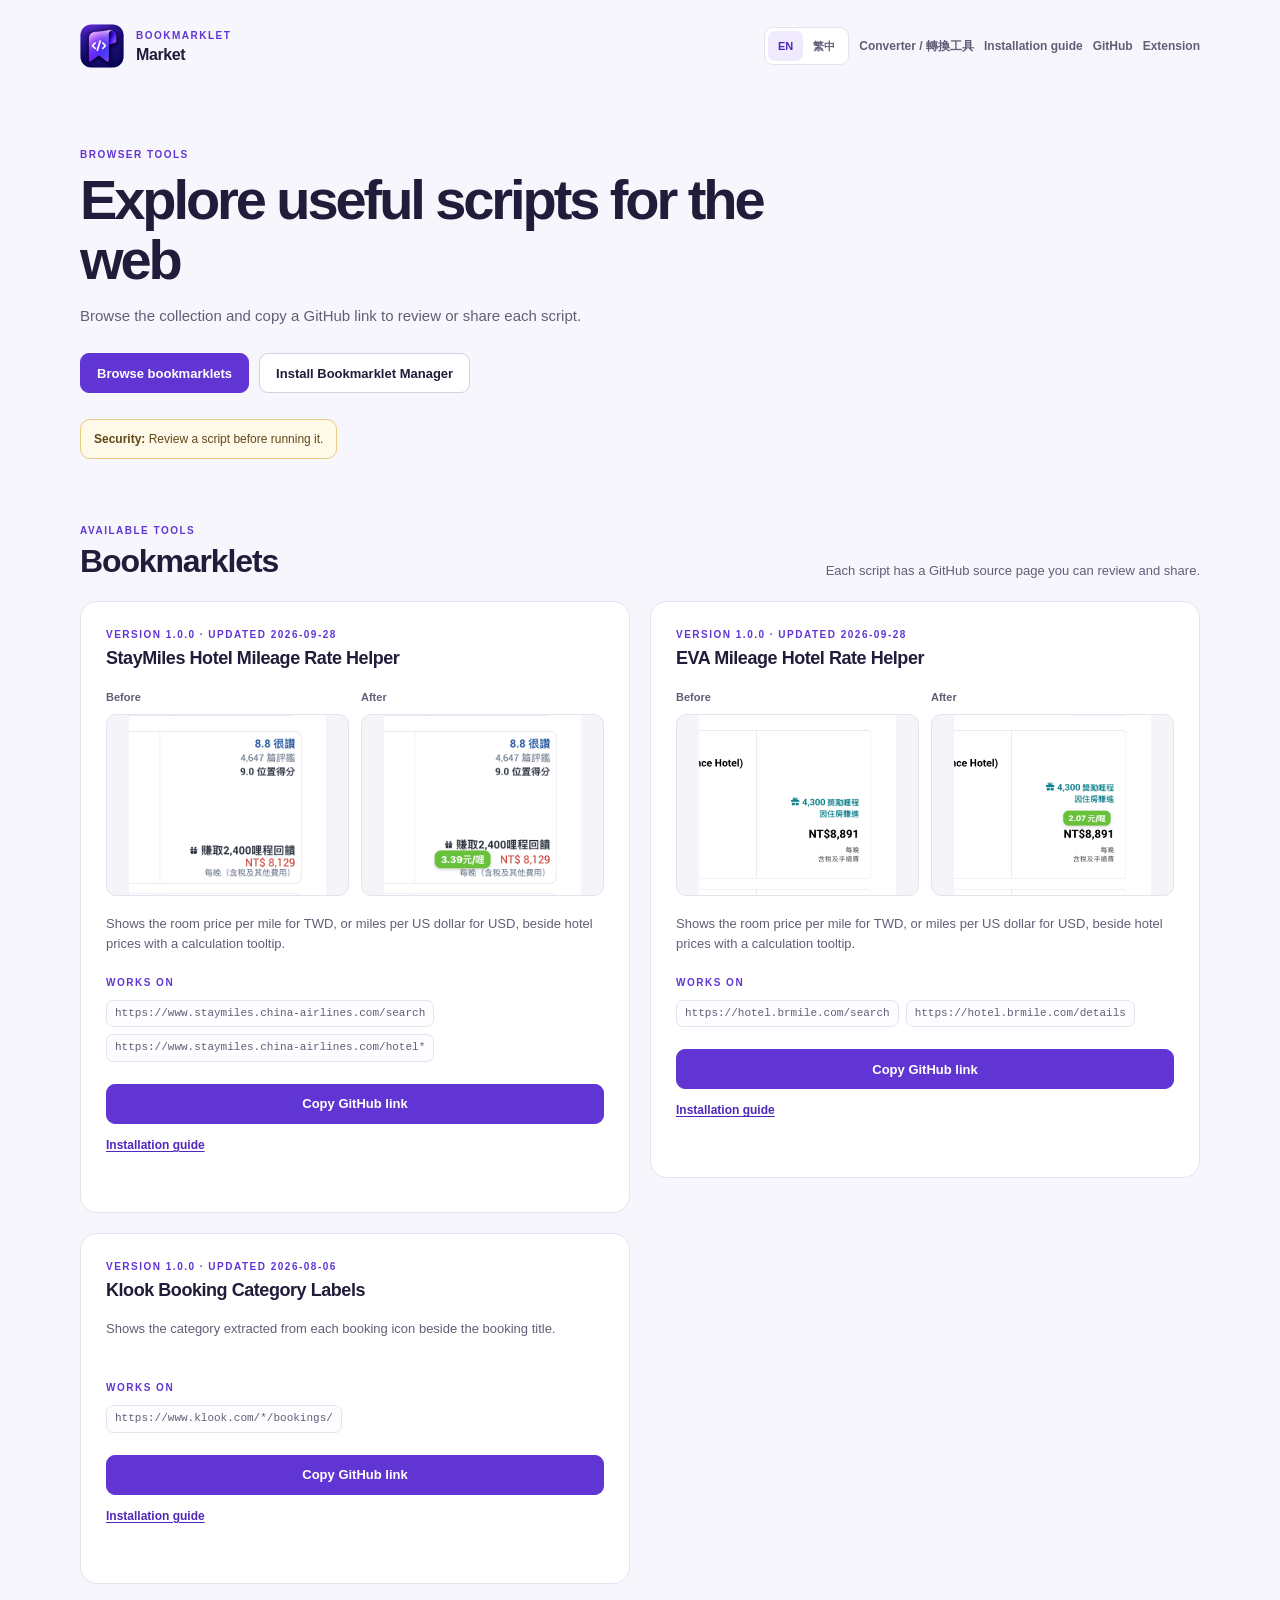
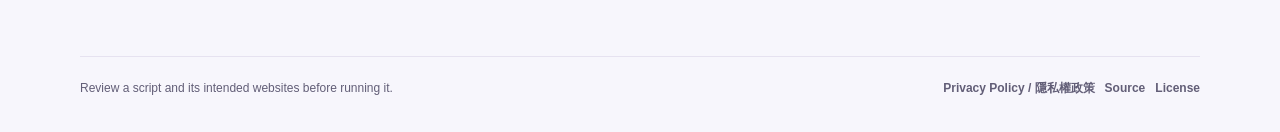
==== index.html @ ce9a62b8 "Add English five-step installation guide and release wording" ====
<!doctype html>
<html lang="en">
<head>
  <meta charset="utf-8">
  <meta name="viewport" content="width=device-width, initial-scale=1">
  <meta name="description" content="Browse useful bookmarklets and copy their GitHub source links.">
  <title>Bookmarklet Market</title>
  <link rel="stylesheet" href="assets/install.css">
  <script type="module" src="assets/install.js?v=guide-en-1"></script>
</head>
<body>
  <header class="site-header">
    <a class="brand" href="./" aria-label="Bookmarklet Market home">
      <img src="assets/launcher-icon.png" width="44" height="44" alt="">
      <span class="brand-copy"><span class="brand-eyebrow">BOOKMARKLET</span><span class="brand-name">Market</span></span>
    </a>

    <nav class="header-actions" aria-label="Site navigation">
      <div class="language-switch" role="group" aria-label="Language">
        <button type="button" class="language-button" data-language="en" aria-pressed="true">EN</button>
        <button type="button" class="language-button" data-language="zh-TW" aria-pressed="false">繁中</button>
      </div>
      <a href="converter/">Converter / 轉換工具</a>
      <a href="install.en.html" data-i18n="installGuide">Installation guide</a>
      <a href="https://github.com/tony92151/bookmarklet-script-manager-market" target="_blank" rel="noopener noreferrer" data-i18n="github">GitHub</a>
      <a href="https://chromewebstore.google.com/detail/bookmarklet-script-manage/eodhedafaheiadegenafmjlkmifojemp" target="_blank" rel="noopener noreferrer" data-i18n="extension">Extension</a>
    </nav>
  </header>

  <main>
    <section class="hero" aria-labelledby="page-title">
      <p class="eyebrow" data-i18n="eyebrow">Browser tools</p>
      <h1 id="page-title" data-i18n="heroTitle">Explore useful scripts for the web</h1>
      <p class="hero-copy" data-i18n="heroDescription">
        Browse the collection and copy a GitHub link to review or share each script.
      </p>
      <div class="hero-actions">
        <a class="primary-link" href="#bookmarklets" data-i18n="browse">Browse bookmarklets</a>
        <a class="secondary-link" href="https://chromewebstore.google.com/detail/bookmarklet-script-manage/eodhedafaheiadegenafmjlkmifojemp" target="_blank" rel="noopener noreferrer" data-i18n="installExtension">Install Bookmarklet Manager</a>
      </div>
      <p class="security-note" role="note">
        <strong data-i18n="securityTitle">Security:</strong>
        <span data-i18n="securityText">Review a script before running it.</span>
      </p>
    </section>

    <section id="bookmarklets" class="catalog-section" aria-labelledby="catalog-title">
      <div class="section-heading">
        <div>
          <p class="eyebrow" data-i18n="catalogEyebrow">Available tools</p>
          <h2 id="catalog-title" data-i18n="catalogTitle">Bookmarklets</h2>
        </div>
        <p data-i18n="catalogDescription">Each script has a GitHub source page you can review and share.</p>
      </div>

      <div id="catalog-status" class="page-status" aria-live="polite"></div>
      <div id="bookmarklet-list" class="bookmarklet-grid" aria-live="polite" aria-busy="true"></div>
    </section>
  </main>

  <footer class="site-footer">
    <p data-i18n="footerText">Review a script and its intended websites before running it.</p>
    <div class="footer-links">
      <a href="privacy.html">Privacy Policy / 隱私權政策</a>
      <a href="https://github.com/tony92151/bookmarklet-script-manager-market" target="_blank" rel="noopener noreferrer" data-i18n="source">Source</a>
      <a href="https://github.com/tony92151/bookmarklet-launcher/blob/main/LICENSE" target="_blank" rel="noopener noreferrer" data-i18n="license">License</a>
    </div>
  </footer>

  <dialog id="copy-dialog" class="copy-dialog" aria-labelledby="copy-dialog-title">
    <form method="dialog">
      <div class="dialog-heading">
        <h2 id="copy-dialog-title" data-i18n="manualCopyTitle">Copy GitHub link</h2>
        <button class="icon-button" value="cancel" aria-label="Close">×</button>
      </div>
      <p data-i18n="manualCopyDescription">Copy the GitHub link below.</p>
      <textarea id="copy-textarea" readonly rows="3"></textarea>
      <div class="dialog-actions">
        <button type="button" id="select-code-button" class="secondary-button" data-i18n="selectAll">Select all</button>
        <button value="cancel" class="primary-button" data-i18n="close">Close</button>
      </div>
    </form>
  </dialog>

  <template id="bookmarklet-card-template">
    <article class="bookmarklet-card">
      <div class="card-heading">
        <div>
          <p class="card-kicker" data-role="version"></p>
          <h3 data-role="name"></h3>
        </div>
      </div>
      <div class="screenshot-comparison" data-role="screenshots" hidden></div>
      <p class="card-description" data-role="description"></p>
      <div class="works-on">
        <span class="meta-label" data-i18n-dynamic="worksOn">Works on</span>
        <div class="pattern-list" data-role="matches"></div>
      </div>
      <button type="button" class="primary-button card-copy-button" data-role="copy-github-link">Copy GitHub link</button>
      <a class="card-help-link" href="install.en.html" data-i18n="installGuide">Installation guide</a>
      <p class="card-message" data-role="message" aria-live="polite"></p>
    </article>
  </template>
</body>
</html>
---- assets/install.css ----
:root {
  color-scheme: light;
  --bg: #f7f6fc;
  --surface: #fff;
  --surface-soft: #f0eaff;
  --text: #211c3a;
  --muted: #625e77;
  --border: #e6e2f0;
  --primary: #6135d3;
  --primary-dark: #4f27ba;
  --success: #176b49;
  --danger: #a72d4b;
}

* { box-sizing: border-box; }
html { scroll-behavior: smooth; }
body {
  min-width: 320px;
  margin: 0;
  background: var(--bg);
  color: var(--text);
  font: 14px/1.5 -apple-system, BlinkMacSystemFont, "Segoe UI", sans-serif;
}
a { color: inherit; }
button, textarea { font: inherit; }
button, a { -webkit-tap-highlight-color: transparent; }
button { cursor: pointer; }
button:focus-visible, a:focus-visible, textarea:focus-visible {
  outline: 3px solid #a88cf5;
  outline-offset: 2px;
}

.site-header, main, .site-footer {
  width: min(1120px, calc(100% - 48px));
  margin-inline: auto;
}
.site-header {
  display: flex;
  align-items: center;
  justify-content: space-between;
  gap: 24px;
  padding: 24px 0;
}
.brand {
  display: inline-flex;
  align-items: center;
  gap: 12px;
  min-width: 0;
  color: var(--text);
  text-decoration: none;
}
.brand img { flex: none; width: 44px; height: 44px; border-radius: 12px; }
.brand-copy { display: grid; gap: 2px; min-width: 0; }
.brand-name { font-size: 16px; font-weight: 750; letter-spacing: -.025em; line-height: 1.2; }
.brand-eyebrow, .eyebrow, .card-kicker, .meta-label {
  margin: 0;
  color: var(--primary);
  font-size: 10px;
  font-weight: 800;
  letter-spacing: .15em;
  text-transform: uppercase;
}
.header-actions, .footer-links, .hero-actions, .dialog-actions {
  display: flex;
  align-items: center;
  flex-wrap: wrap;
  gap: 10px;
}
.header-actions > a, .footer-links a {
  color: var(--muted);
  font-size: 12px;
  font-weight: 700;
  text-decoration: none;
  transition: color .18s ease;
}
.header-actions > a:hover, .footer-links a:hover { color: var(--primary); }
.language-switch {
  display: inline-flex;
  padding: 3px;
  border: 1px solid var(--border);
  border-radius: 9px;
  background: var(--surface);
}
.language-button {
  min-height: 30px;
  padding: 5px 10px;
  border: 0;
  border-radius: 7px;
  background: transparent;
  color: var(--muted);
  font-size: 11px;
  font-weight: 750;
  transition: background .18s ease, color .18s ease;
}
.language-button:hover { background: var(--surface-soft); color: var(--primary-dark); }
.language-button[aria-pressed="true"] { background: var(--surface-soft); color: var(--primary-dark); }

.hero { max-width: 760px; padding: 55px 0 64px; }
.hero h1 {
  max-width: 740px;
  margin: 8px 0 14px;
  font-size: clamp(34px, 5vw, 56px);
  line-height: 1.08;
  letter-spacing: -.055em;
}
.hero-copy { max-width: 620px; margin: 0; color: var(--muted); font-size: 15px; }
.hero-actions { margin-top: 26px; }
.primary-link, .secondary-link, .primary-button, .secondary-button {
  display: inline-flex;
  min-height: 40px;
  align-items: center;
  justify-content: center;
  padding: 9px 16px;
  border-radius: 9px;
  font-size: 13px;
  font-weight: 750;
  text-decoration: none;
  transition: background .18s ease, border-color .18s ease, color .18s ease;
}
.primary-link, .primary-button {
  border: 1px solid var(--primary);
  background: var(--primary);
  color: #fff;
}
.primary-link:hover, .primary-button:hover {
  background: var(--primary-dark);
  border-color: var(--primary-dark);
}
.secondary-link, .secondary-button {
  border: 1px solid #d5d0e2;
  background: var(--surface);
  color: var(--text);
}
.secondary-link:hover, .secondary-button:hover:not(:disabled) {
  border-color: #ba9df4;
  background: var(--surface-soft);
}
.secondary-button:disabled { cursor: not-allowed; opacity: .52; }
.security-note {
  width: fit-content;
  max-width: 100%;
  margin: 26px 0 0;
  padding: 10px 13px;
  border: 1px solid #e9cc82;
  border-radius: 10px;
  background: #fff9e9;
  color: #604818;
  font-size: 12px;
}

.catalog-section { padding: 0 0 72px; }
.section-heading {
  display: flex;
  align-items: end;
  justify-content: space-between;
  gap: 24px;
  margin-bottom: 20px;
}
.section-heading h2 {
  margin: 4px 0 0;
  font-size: clamp(24px, 3vw, 32px);
  line-height: 1.2;
  letter-spacing: -.035em;
}
.section-heading > p { max-width: 380px; margin: 0; color: var(--muted); font-size: 13px; }
.page-status { margin-bottom: 16px; color: var(--muted); }
.bookmarklet-grid { display: grid; grid-template-columns: repeat(2, minmax(0, 1fr)); align-items: start; gap: 20px; }
.bookmarklet-card {
  min-width: 0;
  padding: 25px;
  border: 1px solid var(--border);
  border-radius: 17px;
  background: var(--surface);
}
.card-heading { display: flex; align-items: start; justify-content: space-between; gap: 16px; }
.card-heading h3 { margin: 5px 0 0; font-size: 18px; line-height: 1.25; letter-spacing: -.025em; }
.screenshot-comparison { display: grid; grid-template-columns: repeat(2, minmax(0, 1fr)); gap: 12px; margin-top: 20px; }
.screenshot-comparison[hidden] { display: none; }
.screenshot-item { min-width: 0; margin: 0; }
.screenshot-item figcaption { margin-bottom: 8px; color: var(--muted); font-size: 11px; font-weight: 750; }
.screenshot-item a {
  display: block;
  overflow: hidden;
  aspect-ratio: 4 / 3;
  border: 1px solid var(--border);
  border-radius: 10px;
  background: #f5f4f9;
  transition: border-color .18s ease, box-shadow .18s ease;
}
.screenshot-item a:hover { border-color: #ba9df4; box-shadow: 0 4px 15px rgba(33, 28, 58, .1); }
.screenshot-item img { display: block; width: 100%; height: 100%; object-fit: contain; }
.card-description, .card-message { color: var(--muted); }
.card-description { min-height: 3em; margin: 18px 0; font-size: 13px; }
.works-on { margin: 18px 0; }
.pattern-list { display: flex; flex-wrap: wrap; gap: 7px; margin-top: 8px; }
.pattern {
  max-width: 100%;
  overflow-wrap: anywhere;
  padding: 5px 8px;
  border: 1px solid var(--border);
  border-radius: 7px;
  background: #fdfcff;
  color: var(--muted);
  font: 11px/1.4 ui-monospace, SFMono-Regular, Menlo, Consolas, monospace;
}
.card-copy-button { width: 100%; margin-top: 4px; }
.card-help-link { display: inline-block; margin-top: 12px; color: var(--primary-dark); font-size: 12px; font-weight: 750; text-decoration: underline; text-underline-offset: 2px; }
.card-help-link:hover { color: var(--primary); }
.card-message { min-height: 1.5em; margin: 14px 0 0; font-size: 12px; }
.card-message.is-success { color: var(--success); }
.card-message.is-error { color: var(--danger); }
.retry-button { margin-top: 10px; }
.site-footer {
  display: flex;
  justify-content: space-between;
  gap: 24px;
  padding: 22px 0 35px;
  border-top: 1px solid var(--border);
  color: var(--muted);
  font-size: 12px;
}
.site-footer p { margin: 0; }
.copy-dialog {
  width: min(700px, calc(100% - 28px));
  padding: 0;
  border: 1px solid var(--border);
  border-radius: 17px;
  box-shadow: 0 25px 70px rgba(33, 28, 58, .2);
  color: var(--text);
}
.copy-dialog::backdrop { background: rgba(33, 28, 58, .6); }
.copy-dialog form { padding: 24px; }
.dialog-heading { display: flex; align-items: start; justify-content: space-between; gap: 16px; }
.dialog-heading h2 { margin: 0; font-size: 20px; letter-spacing: -.025em; }
.icon-button {
  width: 36px;
  height: 36px;
  border: 1px solid var(--border);
  border-radius: 8px;
  background: var(--surface);
  color: var(--text);
  font-size: 22px;
}
.icon-button:hover { background: var(--surface-soft); }
.copy-dialog textarea {
  width: 100%;
  max-width: 100%;
  margin: 14px 0;
  padding: 12px;
  resize: vertical;
  border: 1px solid #d5d0e2;
  border-radius: 9px;
  background: #fdfcff;
  color: var(--text);
  font: 12px/1.5 ui-monospace, SFMono-Regular, Menlo, Consolas, monospace;
}
.dialog-actions { justify-content: flex-end; }
@media (max-width: 800px) {
  .bookmarklet-grid { grid-template-columns: 1fr; }
}
@media (max-width: 760px) {
  .site-header, .section-heading, .site-footer { align-items: flex-start; flex-direction: column; }
  .header-actions { width: 100%; }
  .hero { padding: 42px 0 54px; }
}
@media (max-width: 560px) {
  .site-header, main, .site-footer { width: min(100% - 28px, 1120px); }
  .site-header { padding-top: 20px; }
  .hero h1 { font-size: clamp(32px, 10vw, 43px); }
  .hero-actions > a { width: 100%; }
  .bookmarklet-card { padding: 19px; }
  .card-heading { flex-direction: column; }
  .screenshot-comparison { grid-template-columns: 1fr; }
}
@media (prefers-reduced-motion: reduce) {
  *, *::before, *::after { animation-duration: .01ms !important; transition-duration: .01ms !important; scroll-behavior: auto !important; }
}
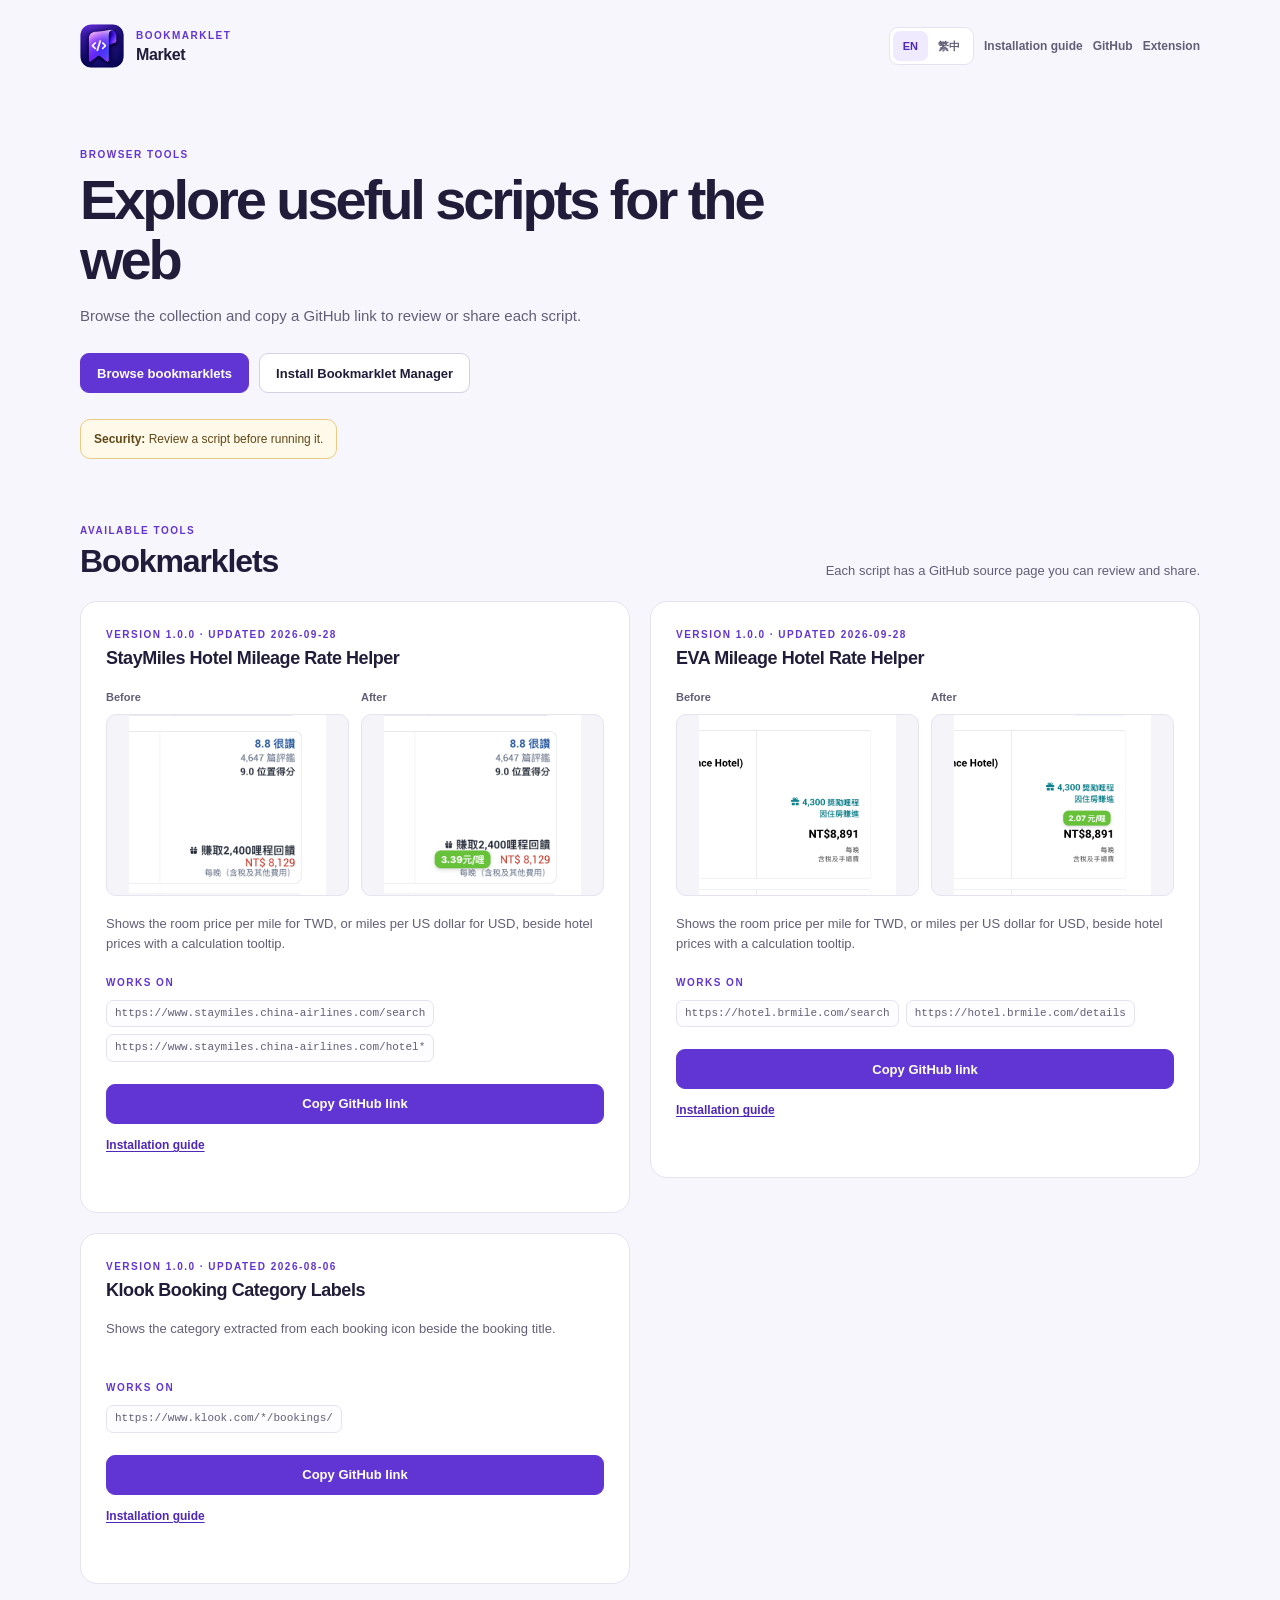
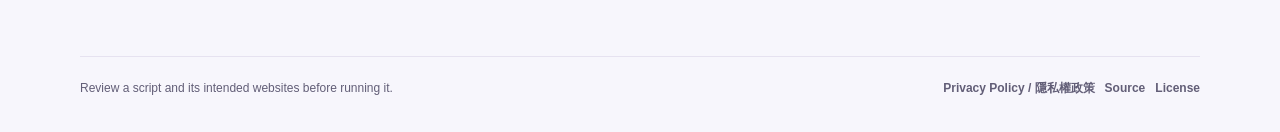
==== commit 1a90a7cd: "Unify site navigation and remove converter entry" ====
--- a/index.html
+++ b/index.html
@@ -5,6 +5,7 @@
   <meta name="viewport" content="width=device-width, initial-scale=1">
   <meta name="description" content="Browse useful bookmarklets and copy their GitHub source links.">
   <title>Bookmarklet Market</title>
+  <link rel="stylesheet" href="assets/site.css">
   <link rel="stylesheet" href="assets/install.css">
   <script type="module" src="assets/install.js?v=guide-en-1"></script>
 </head>
@@ -20,7 +21,6 @@
         <button type="button" class="language-button" data-language="en" aria-pressed="true">EN</button>
         <button type="button" class="language-button" data-language="zh-TW" aria-pressed="false">繁中</button>
       </div>
-      <a href="converter/">Converter / 轉換工具</a>
       <a href="install.en.html" data-i18n="installGuide">Installation guide</a>
       <a href="https://github.com/tony92151/bookmarklet-script-manager-market" target="_blank" rel="noopener noreferrer" data-i18n="github">GitHub</a>
       <a href="https://chromewebstore.google.com/detail/bookmarklet-script-manage/eodhedafaheiadegenafmjlkmifojemp" target="_blank" rel="noopener noreferrer" data-i18n="extension">Extension</a>
--- a/assets/site.css
+++ b/assets/site.css
@@ -0,0 +1,107 @@
+:root {
+  color-scheme: light;
+  --bg: #f7f6fc;
+  --surface: #fff;
+  --surface-soft: #f0eaff;
+  --text: #211c3a;
+  --muted: #625e77;
+  --border: #e6e2f0;
+  --primary: #6135d3;
+  --primary-dark: #4f27ba;
+  --success: #176b49;
+  --danger: #a72d4b;
+}
+
+* { box-sizing: border-box; }
+html { scroll-behavior: smooth; }
+body {
+  min-width: 320px;
+  margin: 0;
+  background: var(--bg);
+  color: var(--text);
+  font: 14px/1.5 -apple-system, BlinkMacSystemFont, "Segoe UI", sans-serif;
+}
+a { color: inherit; }
+button, textarea { font: inherit; }
+button, a { -webkit-tap-highlight-color: transparent; }
+button { cursor: pointer; }
+button:focus-visible, a:focus-visible, textarea:focus-visible {
+  outline: 3px solid #a88cf5;
+  outline-offset: 2px;
+}
+
+.site-header, main, .site-footer {
+  width: min(1120px, calc(100% - 48px));
+  margin-inline: auto;
+}
+.site-header {
+  display: flex;
+  align-items: center;
+  justify-content: space-between;
+  gap: 24px;
+  padding: 24px 0;
+}
+.brand {
+  display: inline-flex;
+  align-items: center;
+  gap: 12px;
+  min-width: 0;
+  color: var(--text);
+  text-decoration: none;
+}
+.brand img { flex: none; width: 44px; height: 44px; border-radius: 12px; }
+.brand-copy { display: grid; gap: 2px; min-width: 0; }
+.brand-name { font-size: 16px; font-weight: 750; letter-spacing: -.025em; line-height: 1.2; }
+.brand-eyebrow, .eyebrow, .card-kicker, .meta-label {
+  margin: 0;
+  color: var(--primary);
+  font-size: 10px;
+  font-weight: 800;
+  letter-spacing: .15em;
+  text-transform: uppercase;
+}
+.header-actions, .footer-links, .hero-actions, .dialog-actions {
+  display: flex;
+  align-items: center;
+  flex-wrap: wrap;
+  gap: 10px;
+}
+.header-actions > a, .footer-links a {
+  color: var(--muted);
+  font-size: 12px;
+  font-weight: 700;
+  text-decoration: none;
+  transition: color .18s ease;
+}
+.header-actions > a:hover, .footer-links a:hover { color: var(--primary); }
+.language-switch {
+  display: inline-flex;
+  padding: 3px;
+  border: 1px solid var(--border);
+  border-radius: 9px;
+  background: var(--surface);
+}
+.language-button {
+  min-height: 30px;
+  padding: 5px 10px;
+  border: 0;
+  border-radius: 7px;
+  background: transparent;
+  color: var(--muted);
+  font-size: 11px;
+  font-weight: 750;
+  transition: background .18s ease, color .18s ease;
+}
+.language-button:hover { background: var(--surface-soft); color: var(--primary-dark); }
+.language-button[aria-current="page"], .language-button[aria-pressed="true"] { background: var(--surface-soft); color: var(--primary-dark); }
+
+
+.language-switch a { text-decoration: none; }
+@media (max-width: 760px) {
+  .site-header { align-items: flex-start; flex-direction: column; }
+  .header-actions { width: 100%; }
+}
+@media (max-width: 560px) {
+  .site-header, main, .site-footer { width: min(100% - 28px, 1120px); }
+  .site-header { padding-top: 20px; }
+}
--- a/assets/install.css
+++ b/assets/install.css
@@ -1,100 +1,3 @@
-:root {
-  color-scheme: light;
-  --bg: #f7f6fc;
-  --surface: #fff;
-  --surface-soft: #f0eaff;
-  --text: #211c3a;
-  --muted: #625e77;
-  --border: #e6e2f0;
-  --primary: #6135d3;
-  --primary-dark: #4f27ba;
-  --success: #176b49;
-  --danger: #a72d4b;
-}
-
-* { box-sizing: border-box; }
-html { scroll-behavior: smooth; }
-body {
-  min-width: 320px;
-  margin: 0;
-  background: var(--bg);
-  color: var(--text);
-  font: 14px/1.5 -apple-system, BlinkMacSystemFont, "Segoe UI", sans-serif;
-}
-a { color: inherit; }
-button, textarea { font: inherit; }
-button, a { -webkit-tap-highlight-color: transparent; }
-button { cursor: pointer; }
-button:focus-visible, a:focus-visible, textarea:focus-visible {
-  outline: 3px solid #a88cf5;
-  outline-offset: 2px;
-}
-
-.site-header, main, .site-footer {
-  width: min(1120px, calc(100% - 48px));
-  margin-inline: auto;
-}
-.site-header {
-  display: flex;
-  align-items: center;
-  justify-content: space-between;
-  gap: 24px;
-  padding: 24px 0;
-}
-.brand {
-  display: inline-flex;
-  align-items: center;
-  gap: 12px;
-  min-width: 0;
-  color: var(--text);
-  text-decoration: none;
-}
-.brand img { flex: none; width: 44px; height: 44px; border-radius: 12px; }
-.brand-copy { display: grid; gap: 2px; min-width: 0; }
-.brand-name { font-size: 16px; font-weight: 750; letter-spacing: -.025em; line-height: 1.2; }
-.brand-eyebrow, .eyebrow, .card-kicker, .meta-label {
-  margin: 0;
-  color: var(--primary);
-  font-size: 10px;
-  font-weight: 800;
-  letter-spacing: .15em;
-  text-transform: uppercase;
-}
-.header-actions, .footer-links, .hero-actions, .dialog-actions {
-  display: flex;
-  align-items: center;
-  flex-wrap: wrap;
-  gap: 10px;
-}
-.header-actions > a, .footer-links a {
-  color: var(--muted);
-  font-size: 12px;
-  font-weight: 700;
-  text-decoration: none;
-  transition: color .18s ease;
-}
-.header-actions > a:hover, .footer-links a:hover { color: var(--primary); }
-.language-switch {
-  display: inline-flex;
-  padding: 3px;
-  border: 1px solid var(--border);
-  border-radius: 9px;
-  background: var(--surface);
-}
-.language-button {
-  min-height: 30px;
-  padding: 5px 10px;
-  border: 0;
-  border-radius: 7px;
-  background: transparent;
-  color: var(--muted);
-  font-size: 11px;
-  font-weight: 750;
-  transition: background .18s ease, color .18s ease;
-}
-.language-button:hover { background: var(--surface-soft); color: var(--primary-dark); }
-.language-button[aria-pressed="true"] { background: var(--surface-soft); color: var(--primary-dark); }
-
 .hero { max-width: 760px; padding: 55px 0 64px; }
 .hero h1 {
   max-width: 740px;
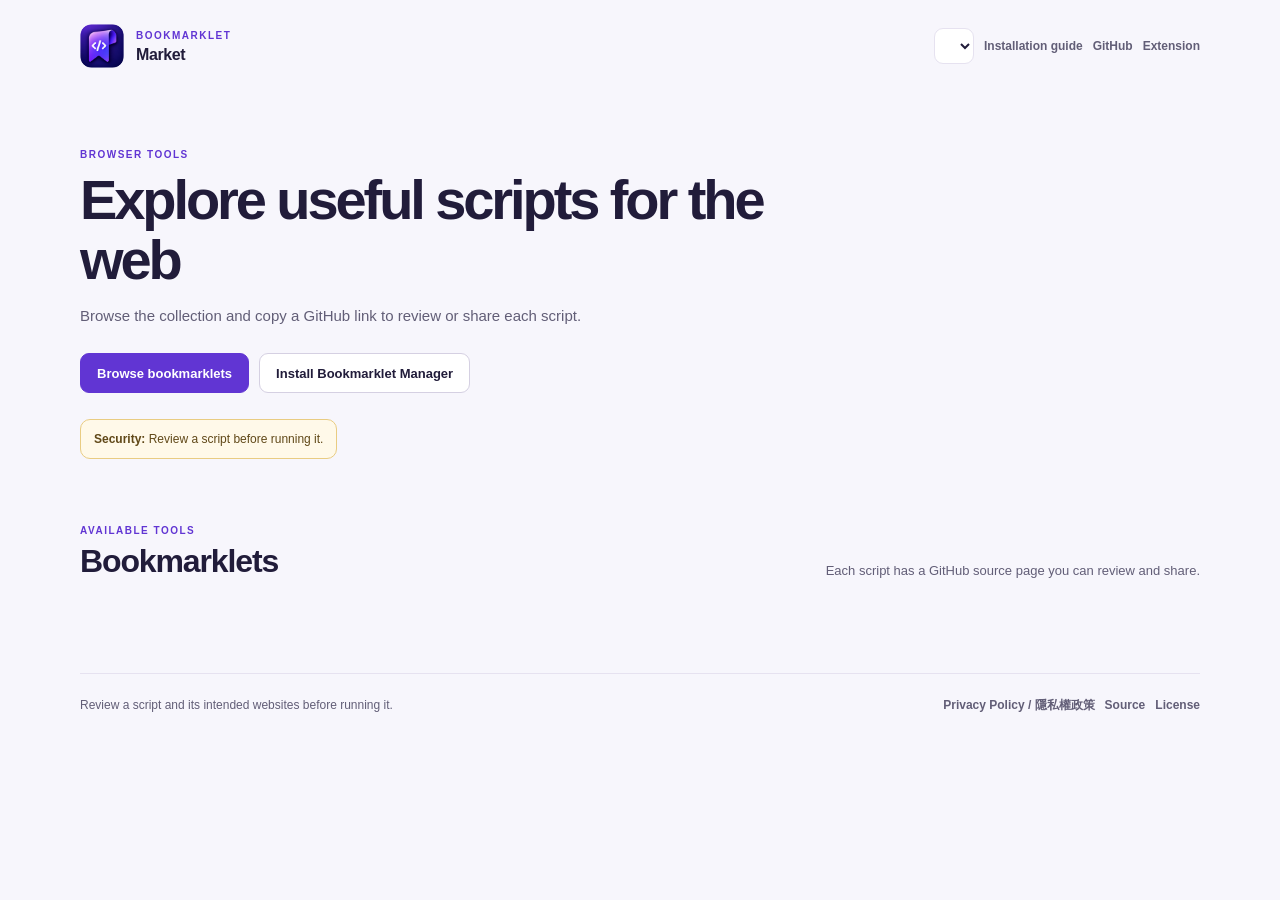
==== commit ac12ff0f: "add lang" ====
--- a/index.html
+++ b/index.html
@@ -3,25 +3,23 @@
 <head>
   <meta charset="utf-8">
   <meta name="viewport" content="width=device-width, initial-scale=1">
-  <meta name="description" content="Browse useful bookmarklets and copy their GitHub source links.">
+  <meta name="description" data-i18n-content="metaDescription" content="Browse useful bookmarklets and copy their GitHub source links.">
   <title>Bookmarklet Market</title>
+  <link rel="icon" type="image/png" href="assets/launcher-icon.png">
   <link rel="stylesheet" href="assets/site.css">
   <link rel="stylesheet" href="assets/install.css">
-  <script type="module" src="assets/install.js?v=guide-en-1"></script>
+  <script type="module" src="assets/install.js?v=locales-1"></script>
 </head>
 <body>
   <header class="site-header">
-    <a class="brand" href="./" aria-label="Bookmarklet Market home">
+    <a class="brand" href="./" aria-label="Bookmarklet Market home" data-i18n-aria-label="home" data-language-link="./">
       <img src="assets/launcher-icon.png" width="44" height="44" alt="">
       <span class="brand-copy"><span class="brand-eyebrow">BOOKMARKLET</span><span class="brand-name">Market</span></span>
     </a>
 
-    <nav class="header-actions" aria-label="Site navigation">
-      <div class="language-switch" role="group" aria-label="Language">
-        <button type="button" class="language-button" data-language="en" aria-pressed="true">EN</button>
-        <button type="button" class="language-button" data-language="zh-TW" aria-pressed="false">繁中</button>
-      </div>
-      <a href="install.en.html" data-i18n="installGuide">Installation guide</a>
+    <nav class="header-actions" aria-label="Site navigation" data-i18n-aria-label="navigation">
+      <select class="language-select" data-language-select aria-label="Language" data-i18n-aria-label="language"></select>
+      <a href="install.html" data-language-link="install.html" data-i18n="installGuide">Installation guide</a>
       <a href="https://github.com/tony92151/bookmarklet-script-manager-market" target="_blank" rel="noopener noreferrer" data-i18n="github">GitHub</a>
       <a href="https://chromewebstore.google.com/detail/bookmarklet-script-manage/eodhedafaheiadegenafmjlkmifojemp" target="_blank" rel="noopener noreferrer" data-i18n="extension">Extension</a>
     </nav>
@@ -61,7 +59,7 @@
   <footer class="site-footer">
     <p data-i18n="footerText">Review a script and its intended websites before running it.</p>
     <div class="footer-links">
-      <a href="privacy.html">Privacy Policy / 隱私權政策</a>
+      <a href="privacy.html" data-language-link="privacy.html" data-i18n="privacy">Privacy Policy / 隱私權政策</a>
       <a href="https://github.com/tony92151/bookmarklet-script-manager-market" target="_blank" rel="noopener noreferrer" data-i18n="source">Source</a>
       <a href="https://github.com/tony92151/bookmarklet-launcher/blob/main/LICENSE" target="_blank" rel="noopener noreferrer" data-i18n="license">License</a>
     </div>
@@ -71,10 +69,10 @@
     <form method="dialog">
       <div class="dialog-heading">
         <h2 id="copy-dialog-title" data-i18n="manualCopyTitle">Copy GitHub link</h2>
-        <button class="icon-button" value="cancel" aria-label="Close">×</button>
+        <button class="icon-button" value="cancel" aria-label="Close" data-i18n-aria-label="close">×</button>
       </div>
       <p data-i18n="manualCopyDescription">Copy the GitHub link below.</p>
-      <textarea id="copy-textarea" readonly rows="3"></textarea>
+      <textarea id="copy-textarea" aria-label="GitHub source link" data-i18n-aria-label="copyLinkLabel" readonly rows="3"></textarea>
       <div class="dialog-actions">
         <button type="button" id="select-code-button" class="secondary-button" data-i18n="selectAll">Select all</button>
         <button value="cancel" class="primary-button" data-i18n="close">Close</button>
@@ -97,7 +95,7 @@
         <div class="pattern-list" data-role="matches"></div>
       </div>
       <button type="button" class="primary-button card-copy-button" data-role="copy-github-link">Copy GitHub link</button>
-      <a class="card-help-link" href="install.en.html" data-i18n="installGuide">Installation guide</a>
+      <a class="card-help-link" href="install.html" data-language-link="install.html" data-i18n="installGuide">Installation guide</a>
       <p class="card-message" data-role="message" aria-live="polite"></p>
     </article>
   </template>
--- a/assets/site.css
+++ b/assets/site.css
@@ -97,6 +97,19 @@
 
 
 .language-switch a { text-decoration: none; }
+.language-select {
+  min-height: 36px;
+  max-width: 100%;
+  padding: 6px 9px;
+  border: 1px solid var(--border);
+  border-radius: 9px;
+  background: var(--surface);
+  color: var(--text);
+  font: 600 12px/1.5 -apple-system, BlinkMacSystemFont, "Segoe UI", sans-serif;
+  cursor: pointer;
+}
+.language-select:focus-visible { outline: 3px solid #a88cf5; outline-offset: 2px; }
+.language-select:hover { border-color: var(--primary); }
 @media (max-width: 760px) {
   .site-header { align-items: flex-start; flex-direction: column; }
   .header-actions { width: 100%; }
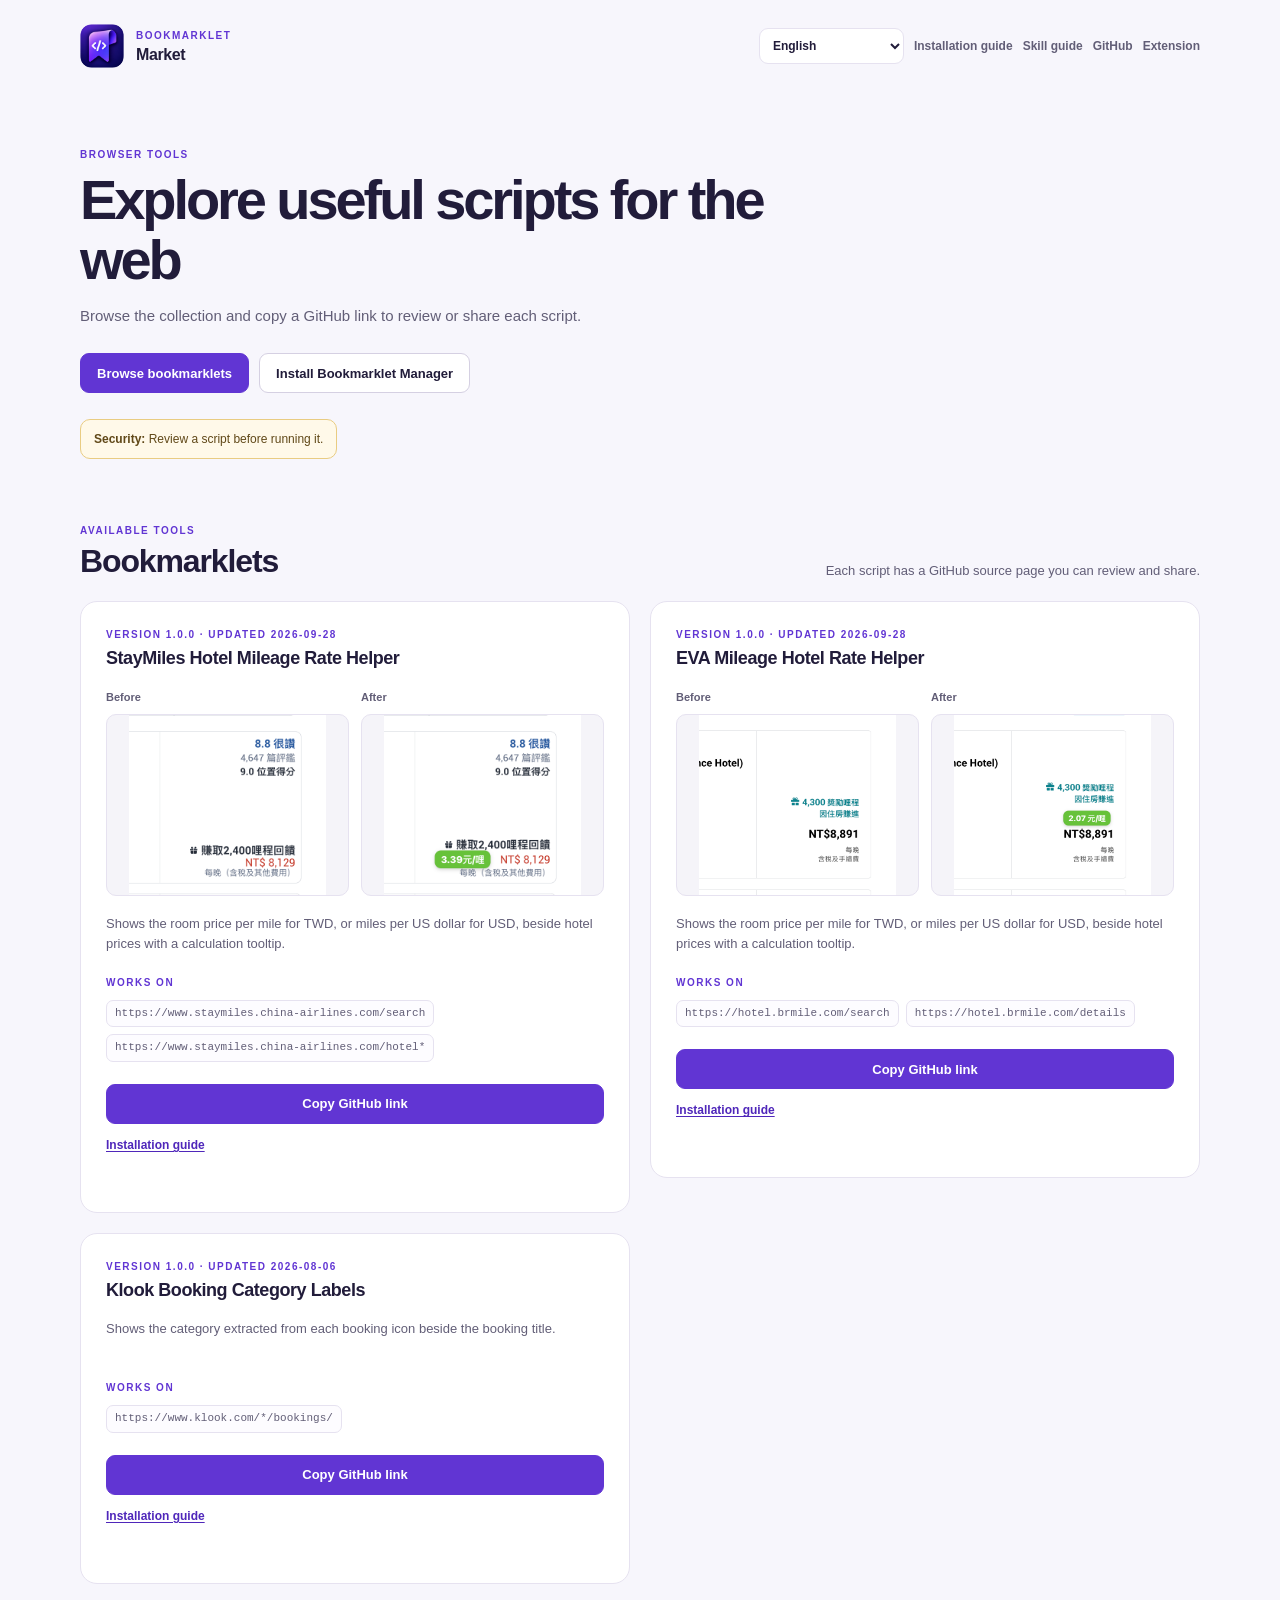
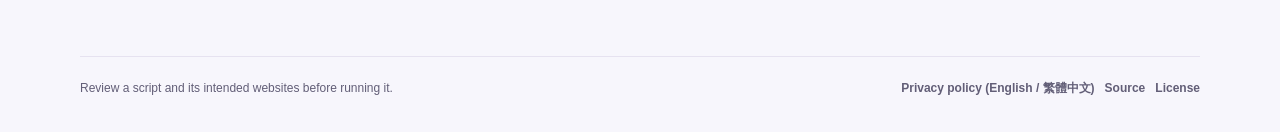
==== commit 5de9b795: "feat: add make-bookmarklet skill guide" ====
--- a/index.html
+++ b/index.html
@@ -20,6 +20,7 @@
     <nav class="header-actions" aria-label="Site navigation" data-i18n-aria-label="navigation">
       <select class="language-select" data-language-select aria-label="Language" data-i18n-aria-label="language"></select>
       <a href="install.html" data-language-link="install.html" data-i18n="installGuide">Installation guide</a>
+      <a href="skill.html" data-language-link="skill.html" data-i18n="skillGuide">Skill guide</a>
       <a href="https://github.com/tony92151/bookmarklet-script-manager-market" target="_blank" rel="noopener noreferrer" data-i18n="github">GitHub</a>
       <a href="https://chromewebstore.google.com/detail/bookmarklet-script-manage/eodhedafaheiadegenafmjlkmifojemp" target="_blank" rel="noopener noreferrer" data-i18n="extension">Extension</a>
     </nav>
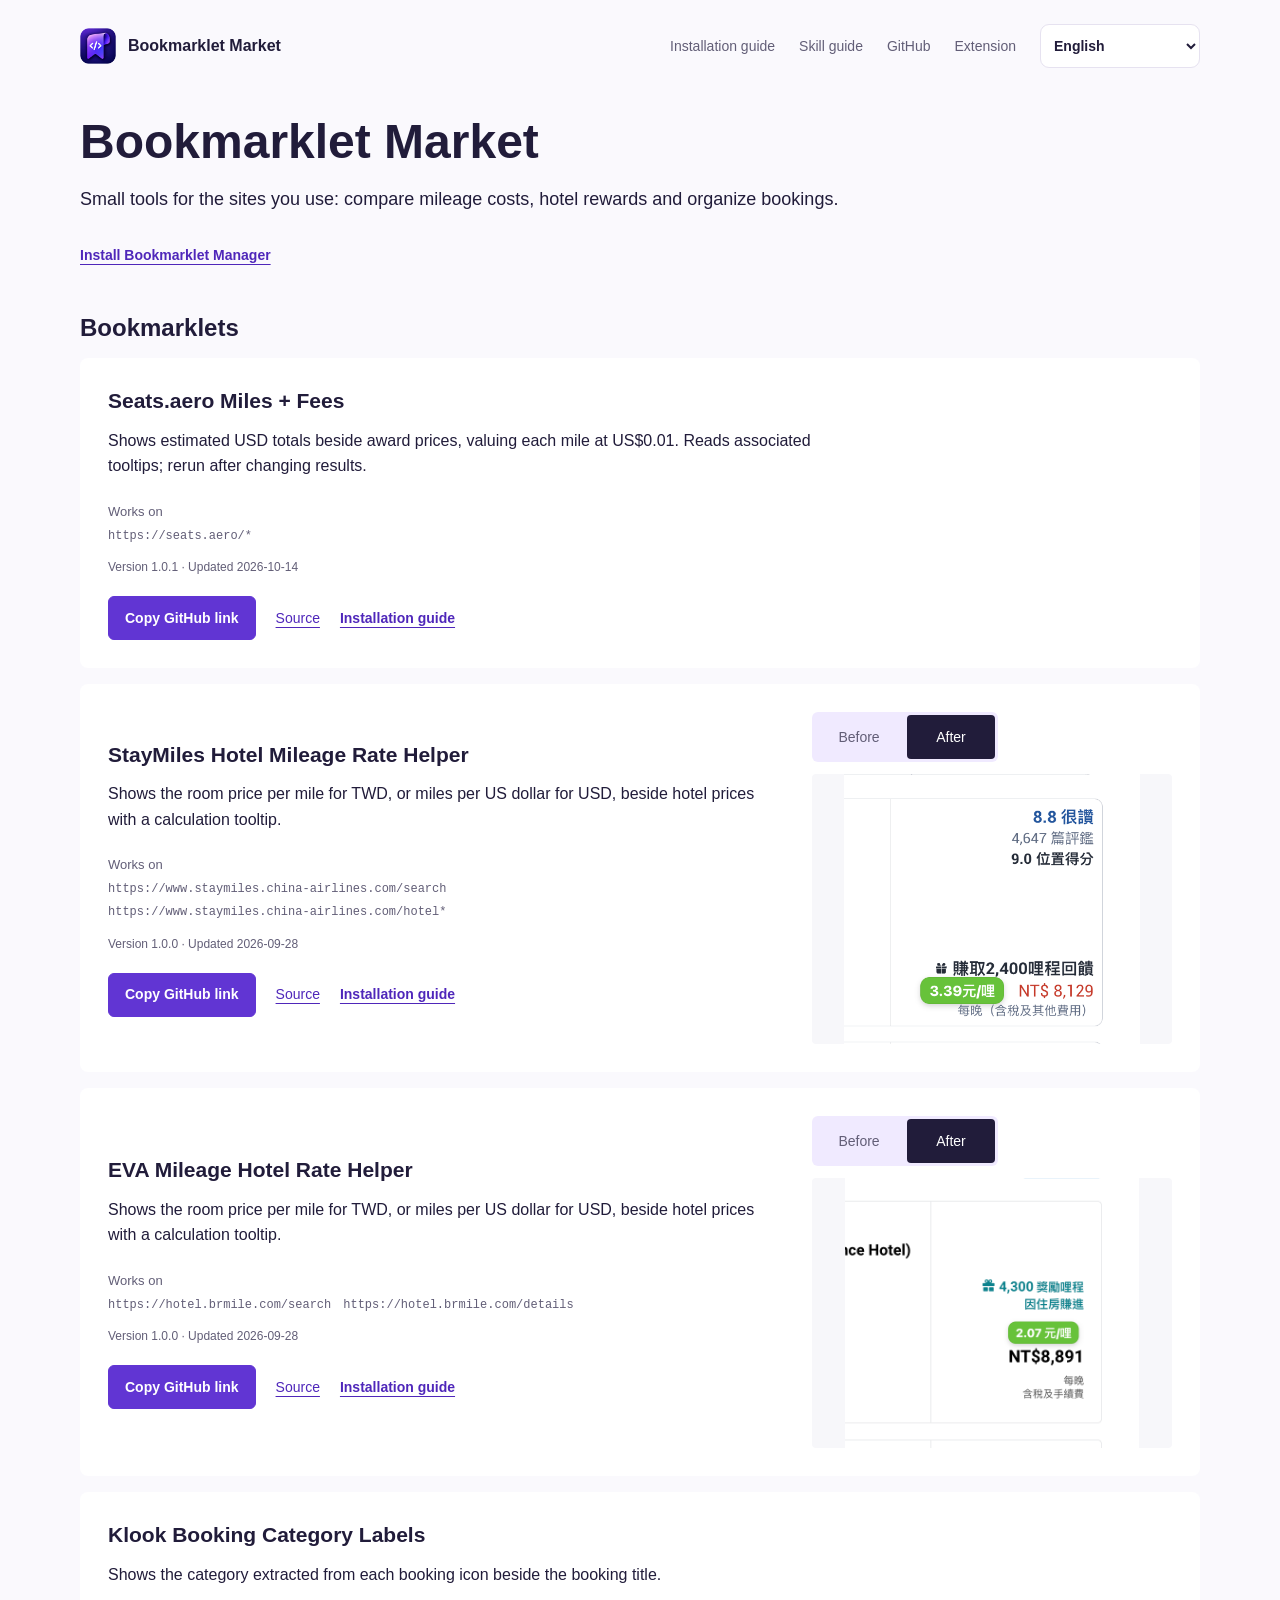
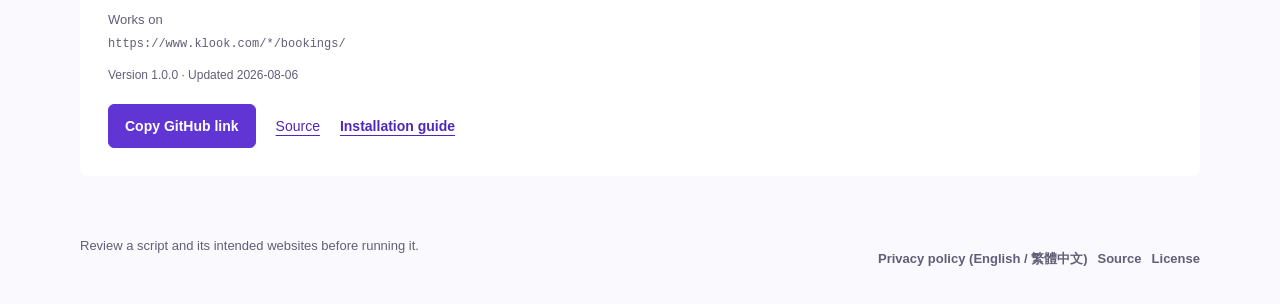
==== commit b0ae9858: "Unify website layout and improve mobile browsing" ====
--- a/index.html
+++ b/index.html
@@ -8,17 +8,21 @@
   <link rel="icon" type="image/png" href="assets/launcher-icon.png">
   <link rel="stylesheet" href="assets/site.css">
   <link rel="stylesheet" href="assets/install.css">
-  <script type="module" src="assets/install.js?v=locales-1"></script>
+  <link rel="stylesheet" href="assets/market.css">
+  <script type="module" src="assets/install.js?v=market-2"></script>
 </head>
 <body>
   <header class="site-header">
     <a class="brand" href="./" aria-label="Bookmarklet Market home" data-i18n-aria-label="home" data-language-link="./">
       <img src="assets/launcher-icon.png" width="44" height="44" alt="">
-      <span class="brand-copy"><span class="brand-eyebrow">BOOKMARKLET</span><span class="brand-name">Market</span></span>
+      <span class="brand-name">Bookmarklet Market</span>
     </a>
 
-    <nav class="header-actions" aria-label="Site navigation" data-i18n-aria-label="navigation">
+    <div class="header-actions">
       <select class="language-select" data-language-select aria-label="Language" data-i18n-aria-label="language"></select>
+      <button type="button" class="nav-toggle" aria-expanded="false" aria-controls="site-navigation" data-i18n="navigation" hidden>Site navigation</button>
+    </div>
+    <nav id="site-navigation" class="market-navigation" aria-label="Site navigation" data-i18n-aria-label="navigation">
       <a href="install.html" data-language-link="install.html" data-i18n="installGuide">Installation guide</a>
       <a href="skill.html" data-language-link="skill.html" data-i18n="skillGuide">Skill guide</a>
       <a href="https://github.com/tony92151/bookmarklet-script-manager-market" target="_blank" rel="noopener noreferrer" data-i18n="github">GitHub</a>
@@ -28,28 +32,20 @@
 
   <main>
     <section class="hero" aria-labelledby="page-title">
-      <p class="eyebrow" data-i18n="eyebrow">Browser tools</p>
-      <h1 id="page-title" data-i18n="heroTitle">Explore useful scripts for the web</h1>
+      <h1 id="page-title">Bookmarklet Market</h1>
       <p class="hero-copy" data-i18n="heroDescription">
-        Browse the collection and copy a GitHub link to review or share each script.
+        Small tools for the sites you use: compare mileage costs, hotel rewards and organize bookings.
       </p>
       <div class="hero-actions">
-        <a class="primary-link" href="#bookmarklets" data-i18n="browse">Browse bookmarklets</a>
         <a class="secondary-link" href="https://chromewebstore.google.com/detail/bookmarklet-script-manage/eodhedafaheiadegenafmjlkmifojemp" target="_blank" rel="noopener noreferrer" data-i18n="installExtension">Install Bookmarklet Manager</a>
       </div>
-      <p class="security-note" role="note">
-        <strong data-i18n="securityTitle">Security:</strong>
-        <span data-i18n="securityText">Review a script before running it.</span>
-      </p>
     </section>
 
     <section id="bookmarklets" class="catalog-section" aria-labelledby="catalog-title">
       <div class="section-heading">
         <div>
-          <p class="eyebrow" data-i18n="catalogEyebrow">Available tools</p>
           <h2 id="catalog-title" data-i18n="catalogTitle">Bookmarklets</h2>
         </div>
-        <p data-i18n="catalogDescription">Each script has a GitHub source page you can review and share.</p>
       </div>
 
       <div id="catalog-status" class="page-status" aria-live="polite"></div>
@@ -62,7 +58,7 @@
     <div class="footer-links">
       <a href="privacy.html" data-language-link="privacy.html" data-i18n="privacy">Privacy Policy / 隱私權政策</a>
       <a href="https://github.com/tony92151/bookmarklet-script-manager-market" target="_blank" rel="noopener noreferrer" data-i18n="source">Source</a>
-      <a href="https://github.com/tony92151/bookmarklet-launcher/blob/main/LICENSE" target="_blank" rel="noopener noreferrer" data-i18n="license">License</a>
+      <a href="https://github.com/tony92151/bookmarklet-script-manager-market/blob/main/LICENSE" target="_blank" rel="noopener noreferrer" data-i18n="license">License</a>
     </div>
   </footer>
 
@@ -83,21 +79,26 @@
 
   <template id="bookmarklet-card-template">
     <article class="bookmarklet-card">
-      <div class="card-heading">
-        <div>
-          <p class="card-kicker" data-role="version"></p>
-          <h3 data-role="name"></h3>
+      <div class="card-content">
+        <div class="card-heading">
+          <div>
+            <h3 data-role="name"></h3>
+          </div>
         </div>
+        <p class="card-description" data-role="description"></p>
+        <div class="works-on">
+          <span class="meta-label" data-i18n-dynamic="worksOn">Works on</span>
+          <div class="pattern-list" data-role="matches"></div>
+        </div>
+        <p class="card-version" data-role="version"></p>
+        <div class="card-actions">
+          <button type="button" class="primary-button card-copy-button" data-role="copy-github-link">Copy GitHub link</button>
+          <a class="card-source-link" data-role="source" target="_blank" rel="noopener noreferrer">Source</a>
+          <a class="card-help-link" href="install.html" data-language-link="install.html" data-i18n="installGuide">Installation guide</a>
+        </div>
+        <p class="card-message" data-role="message" aria-live="polite"></p>
       </div>
       <div class="screenshot-comparison" data-role="screenshots" hidden></div>
-      <p class="card-description" data-role="description"></p>
-      <div class="works-on">
-        <span class="meta-label" data-i18n-dynamic="worksOn">Works on</span>
-        <div class="pattern-list" data-role="matches"></div>
-      </div>
-      <button type="button" class="primary-button card-copy-button" data-role="copy-github-link">Copy GitHub link</button>
-      <a class="card-help-link" href="install.html" data-language-link="install.html" data-i18n="installGuide">Installation guide</a>
-      <p class="card-message" data-role="message" aria-live="polite"></p>
     </article>
   </template>
 </body>
--- a/assets/market.css
+++ b/assets/market.css
@@ -0,0 +1,92 @@
+/* Catalog layout; shared tutorial and policy styles stay in site.css. */
+:root { --bg: #faf9fd; --preview-bg: #f7f7fa; }
+body { font-size: 16px; }
+.site-header, main, .site-footer { width: min(1120px, calc(100% - 40px)); }
+.site-header { display: grid; grid-template-columns: 1fr auto; gap: 16px 24px; padding: 24px 0; }
+.brand-name { font-size: 16px; letter-spacing: 0; }
+.brand img { width: 36px; height: 36px; border-radius: 8px; }
+.header-actions { justify-content: flex-end; }
+.language-select { min-height: 44px; max-width: 160px; font-size: 14px; }
+.market-navigation { grid-column: 1 / -1; display: flex; justify-content: flex-end; flex-wrap: wrap; gap: 8px 24px; }
+.market-navigation a { min-height: 44px; display: inline-flex; align-items: center; color: var(--muted); font-size: 14px; text-decoration: none; }
+.market-navigation a:hover { color: var(--primary); text-decoration: underline; }
+.nav-toggle { display: none; min-height: 44px; border: 0; background: transparent; color: var(--text); font-size: 14px; padding: 8px; }
+.hero { max-width: none; padding: 24px 0 36px; }
+.hero h1 { max-width: none; margin: 0 0 16px; font-size: 48px; line-height: 1.1; letter-spacing: 0; }
+.hero-copy { max-width: 760px; color: var(--text); font-size: 18px; line-height: 1.6; }
+.hero-actions { margin-top: 20px; }
+.primary-link, .secondary-link, .primary-button, .secondary-button { min-height: 44px; border-radius: 6px; font-size: 14px; text-align: center; }
+.hero-actions .secondary-link { border: 0; padding: 0; min-height: 44px; background: transparent; color: var(--primary-dark); text-decoration: underline; text-underline-offset: 4px; }
+.section-heading { margin-bottom: 16px; }
+.section-heading h2 { margin: 0; font-size: 24px; letter-spacing: 0; }
+.page-status:empty { display: none; }
+.bookmarklet-grid { display: flex; flex-direction: column; gap: 16px; }
+.bookmarklet-card { width: 100%; padding: 28px; border: 0; border-radius: 8px; background: var(--surface); }
+.bookmarklet-card.has-preview { display: grid; grid-template-columns: minmax(0, 1fr) minmax(280px, 360px); align-items: center; gap: 40px; }
+.card-content { min-width: 0; }
+.card-heading h3 { margin: 0; font-size: 21px; line-height: 1.4; letter-spacing: 0; overflow-wrap: anywhere; }
+.card-description { min-height: 0; margin: 12px 0 20px; color: var(--text); font-size: 16px; line-height: 1.6; max-width: 740px; }
+.works-on { margin: 0 0 12px; }
+.meta-label { color: var(--muted); font-size: 13px; letter-spacing: 0; font-weight: 500; text-transform: none; }
+.pattern-list { margin-top: 4px; gap: 4px 12px; }
+.pattern { border: 0; padding: 0; background: transparent; font-size: 12px; line-height: 1.6; border-radius: 0; }
+.card-version { margin: 0 0 20px; color: var(--muted); font-size: 12px; }
+.card-actions { display: flex; flex-wrap: wrap; align-items: center; gap: 8px 20px; }
+.card-copy-button { width: auto; margin: 0; }
+.card-help-link, .card-source-link { display: inline-flex; align-items: center; min-height: 44px; margin: 0; font-size: 14px; color: var(--primary-dark); text-underline-offset: 4px; }
+.card-message { min-height: 0; margin: 12px 0 0; font-size: 14px; }
+.card-message:empty { display: none; }
+.screenshot-comparison { display: block; min-width: 0; margin: 0; }
+.preview-switch { display: flex; gap: 4px; width: fit-content; padding: 3px; margin-bottom: 12px; background: var(--surface-soft); border-radius: 6px; }
+.preview-switch button { min-width: 88px; min-height: 44px; padding: 8px 14px; border: 0; border-radius: 4px; background: transparent; color: var(--muted); font-size: 14px; }
+.preview-switch button[aria-pressed="true"] { background: var(--text); color: var(--surface); }
+.preview-switch button:hover { text-decoration: underline; text-underline-offset: 4px; }
+.screenshot-item[hidden], .screenshot-comparison[hidden] { display: none; }
+.screenshot-item figcaption { position: absolute; width: 1px; height: 1px; padding: 0; overflow: hidden; clip-path: inset(50%); white-space: nowrap; }
+.screenshot-item a { aspect-ratio: 4 / 3; border: 0; border-radius: 4px; background: var(--preview-bg); }
+.screenshot-item a:hover { box-shadow: none; outline: 2px solid var(--primary); outline-offset: 3px; }
+.screenshot-item img { object-fit: contain; }
+.security-note { margin: 24px 0 0; padding: 0; border: 0; border-radius: 0; background: transparent; color: var(--muted); font-size: 14px; }
+.catalog-section { padding-bottom: 36px; }
+.site-footer { border: 0; padding: 24px 0; font-size: 13px; }
+.site-footer a { min-height: 44px; display: inline-flex; align-items: center; font-size: 13px; }
+.copy-dialog { border-radius: 8px; }
+.copy-dialog textarea { font-size: 14px; }
+@media (min-width: 1100px) {
+  .site-header { grid-template-columns: auto 1fr auto; }
+  .header-actions { grid-column: 3; grid-row: 1; }
+  .market-navigation { grid-column: 2; grid-row: 1; }
+}
+@media (min-width: 761px) and (max-width: 1099px) {
+  .bookmarklet-card.has-preview { grid-template-columns: minmax(0, 1fr) 280px; gap: 24px; }
+}
+@media (max-width: 760px) {
+  .site-header { grid-template-columns: minmax(0, 1fr); gap: 8px; padding: 16px 0; }
+  .brand-name { max-width: none; font-size: 14px; line-height: 1.3; }
+  .brand { gap: 8px; }
+  .brand img { width: 32px; height: 32px; }
+  .header-actions { width: 100%; gap: 12px; justify-content: space-between; }
+  .language-select { max-width: 125px; min-width: 0; padding-inline: 8px; font-size: 13px; }
+  .nav-toggle:not([hidden]) { display: inline-flex; align-items: center; }
+  .market-navigation { justify-content: flex-start; gap: 0 20px; }
+  .market-navigation.is-collapsed { display: none; }
+  .hero { padding: 20px 0 28px; }
+  .hero h1 { font-size: 32px; }
+  .hero-copy { font-size: 16px; }
+  .hero-actions { margin-top: 12px; }
+  .hero-actions > a { width: auto; }
+  .bookmarklet-card { padding: 20px; }
+  .bookmarklet-card.has-preview { grid-template-columns: 1fr; gap: 20px; }
+  .card-heading h3 { font-size: 20px; }
+  .card-actions { gap: 4px 16px; }
+  .card-copy-button { flex-basis: 100%; }
+  .screenshot-comparison { width: 100%; max-width: 480px; }
+  .screenshot-item a { aspect-ratio: 3 / 2; }
+  .section-heading h2 { font-size: 22px; }
+}
+@media (max-width: 380px) {
+  .site-header { grid-template-columns: 1fr; }
+  .brand-name { max-width: none; }
+  .header-actions { justify-content: space-between; }
+  .hero h1 { font-size: 28px; }
+}
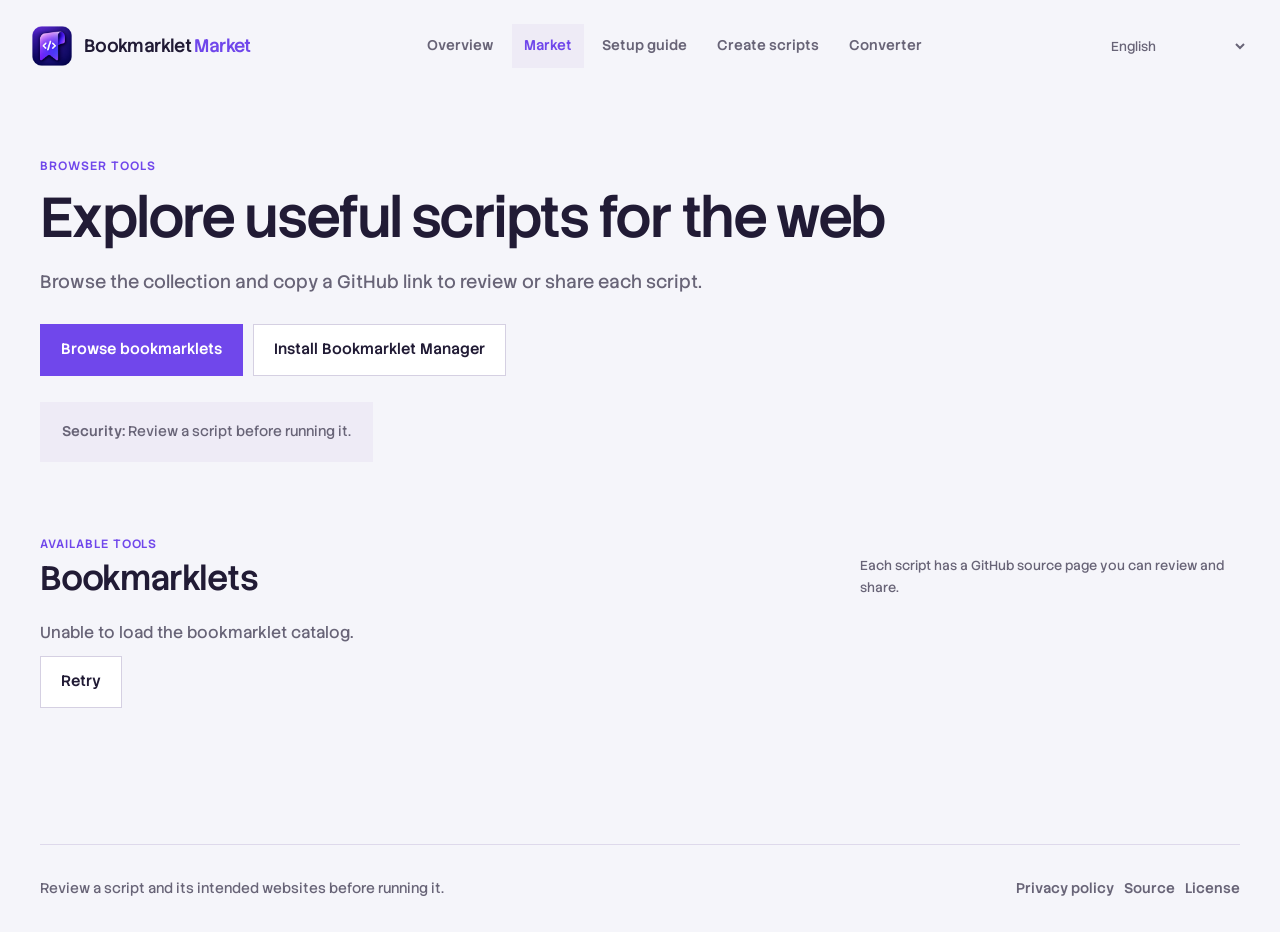
==== commit b2f70002: "Add light violet website design and nine-language support" ====
--- a/index.html
+++ b/index.html
@@ -8,44 +8,40 @@
   <link rel="icon" type="image/png" href="assets/launcher-icon.png">
   <link rel="stylesheet" href="assets/site.css">
   <link rel="stylesheet" href="assets/install.css">
-  <link rel="stylesheet" href="assets/market.css">
-  <script type="module" src="assets/install.js?v=market-2"></script>
+  <script type="module" src="assets/install.js?v=locales-1"></script>
+  <link rel="stylesheet" href="assets/light-violet.css">
 </head>
 <body>
-  <header class="site-header">
-    <a class="brand" href="./" aria-label="Bookmarklet Market home" data-i18n-aria-label="home" data-language-link="./">
-      <img src="assets/launcher-icon.png" width="44" height="44" alt="">
-      <span class="brand-name">Bookmarklet Market</span>
-    </a>
-
-    <div class="header-actions">
-      <select class="language-select" data-language-select aria-label="Language" data-i18n-aria-label="language"></select>
-      <button type="button" class="nav-toggle" aria-expanded="false" aria-controls="site-navigation" data-i18n="navigation" hidden>Site navigation</button>
-    </div>
-    <nav id="site-navigation" class="market-navigation" aria-label="Site navigation" data-i18n-aria-label="navigation">
-      <a href="install.html" data-language-link="install.html" data-i18n="installGuide">Installation guide</a>
-      <a href="skill.html" data-language-link="skill.html" data-i18n="skillGuide">Skill guide</a>
-      <a href="https://github.com/tony92151/bookmarklet-script-manager-market" target="_blank" rel="noopener noreferrer" data-i18n="github">GitHub</a>
-      <a href="https://chromewebstore.google.com/detail/bookmarklet-script-manage/eodhedafaheiadegenafmjlkmifojemp" target="_blank" rel="noopener noreferrer" data-i18n="extension">Extension</a>
-    </nav>
+  <header class="site-header unified-header">
+    <a class="brand" href="redesign/" aria-label="Bookmarklet Market 介紹" data-i18n-aria-label="home" data-language-link="redesign/"><img src="assets/launcher-icon.png" width="40" height="40" alt=""><span class="brand-wordmark">Bookmarklet <span>Market</span></span></a>
+    <nav class="header-actions" aria-label="主選單" data-i18n-aria-label="navigation"><a href="redesign/" data-i18n="navIntro" data-language-link="redesign/">介紹</a><a href="?lang=zh-TW" aria-current="page" data-i18n="navMarket" data-language-link="./">工具集</a><a href="install.html?lang=zh-TW" data-i18n="navInstall" data-language-link="install.html">安裝教學</a><a href="skill.html?lang=zh-TW" data-i18n="navMake" data-language-link="skill.html">製作腳本</a><a href="converter/?lang=zh-TW" data-i18n="navConverter" data-language-link="converter/">轉換工具</a></nav>
+    <select class="language-select" data-language-select aria-label="Language" data-i18n-aria-label="language"></select>
   </header>
 
   <main>
     <section class="hero" aria-labelledby="page-title">
-      <h1 id="page-title">Bookmarklet Market</h1>
+      <p class="eyebrow" data-i18n="eyebrow">Browser tools</p>
+      <h1 id="page-title" data-i18n="heroTitle">Explore useful scripts for the web</h1>
       <p class="hero-copy" data-i18n="heroDescription">
-        Small tools for the sites you use: compare mileage costs, hotel rewards and organize bookings.
+        Browse the collection and copy a GitHub link to review or share each script.
       </p>
       <div class="hero-actions">
+        <a class="primary-link" href="#bookmarklets" data-i18n="browse">Browse bookmarklets</a>
         <a class="secondary-link" href="https://chromewebstore.google.com/detail/bookmarklet-script-manage/eodhedafaheiadegenafmjlkmifojemp" target="_blank" rel="noopener noreferrer" data-i18n="installExtension">Install Bookmarklet Manager</a>
       </div>
+      <p class="security-note" role="note">
+        <strong data-i18n="securityTitle">Security:</strong>
+        <span data-i18n="securityText">Review a script before running it.</span>
+      </p>
     </section>
 
     <section id="bookmarklets" class="catalog-section" aria-labelledby="catalog-title">
       <div class="section-heading">
         <div>
+          <p class="eyebrow" data-i18n="catalogEyebrow">Available tools</p>
           <h2 id="catalog-title" data-i18n="catalogTitle">Bookmarklets</h2>
         </div>
+        <p data-i18n="catalogDescription">Each script has a GitHub source page you can review and share.</p>
       </div>
 
       <div id="catalog-status" class="page-status" aria-live="polite"></div>
@@ -79,26 +75,21 @@
 
   <template id="bookmarklet-card-template">
     <article class="bookmarklet-card">
-      <div class="card-content">
-        <div class="card-heading">
-          <div>
-            <h3 data-role="name"></h3>
-          </div>
+      <div class="card-heading">
+        <div>
+          <p class="card-kicker" data-role="version"></p>
+          <h3 data-role="name"></h3>
         </div>
-        <p class="card-description" data-role="description"></p>
-        <div class="works-on">
-          <span class="meta-label" data-i18n-dynamic="worksOn">Works on</span>
-          <div class="pattern-list" data-role="matches"></div>
-        </div>
-        <p class="card-version" data-role="version"></p>
-        <div class="card-actions">
-          <button type="button" class="primary-button card-copy-button" data-role="copy-github-link">Copy GitHub link</button>
-          <a class="card-source-link" data-role="source" target="_blank" rel="noopener noreferrer">Source</a>
-          <a class="card-help-link" href="install.html" data-language-link="install.html" data-i18n="installGuide">Installation guide</a>
-        </div>
-        <p class="card-message" data-role="message" aria-live="polite"></p>
       </div>
       <div class="screenshot-comparison" data-role="screenshots" hidden></div>
+      <p class="card-description" data-role="description"></p>
+      <div class="works-on">
+        <span class="meta-label" data-i18n-dynamic="worksOn">Works on</span>
+        <div class="pattern-list" data-role="matches"></div>
+      </div>
+      <button type="button" class="primary-button card-copy-button" data-role="copy-github-link">Copy GitHub link</button>
+      <a class="card-help-link" href="install.html" data-language-link="install.html" data-i18n="installGuide">Installation guide</a>
+      <p class="card-message" data-role="message" aria-live="polite"></p>
     </article>
   </template>
 </body>
--- a/assets/light-violet.css
+++ b/assets/light-violet.css
@@ -0,0 +1,19 @@
+@import url("light-violet-shell.css");
+body main,.site-footer{width:min(1200px,calc(100% - 64px));max-width:1200px}
+.hero{padding:64px 0 72px;max-width:900px}.hero h1,.converter-card h1,.policy h1,.walkthrough-page main>h1{font-size:clamp(40px,4.4vw,64px);font-weight:500;line-height:1.2;letter-spacing:-.045em;max-width:960px}
+.hero-copy,.converter-card .hero-copy,.walkthrough-page .intro{font-size:18px;line-height:1.8;color:var(--muted);max-width:780px}
+.eyebrow,.card-kicker,.meta-label{font-size:12px;font-weight:500;letter-spacing:.08em}
+.primary-link,.secondary-link,.primary-button,.secondary-button{border-radius:0;font-size:15px;font-weight:500;min-height:44px;padding:12px 20px;box-shadow:none}
+.security-note{background:var(--surface-soft);border:0;border-radius:0;color:var(--muted);font-size:14px;padding:18px 22px}
+.section-heading h2,.skill-page h2{font-size:34px;font-weight:500;letter-spacing:-.035em}.bookmarklet-grid{gap:24px}.bookmarklet-card{padding:28px;border:0;border-radius:0}.bookmarklet-card h3{font-size:26px;font-weight:500}.bookmarklet-description{font-size:16px}.screenshot-frame{border-radius:0;box-shadow:none}.site-footer{font-size:14px;padding:32px 0;margin-top:48px}.footer-links a{font-size:14px}
+.skill-page .hero{max-width:960px}.idea-grid,.use-grid{gap:24px}.idea-grid article,.use-grid article,.prompt-box,.example-box{border:0;border-radius:0;padding:28px}.skill-page h3{font-size:22px;font-weight:500}.guide-step{padding:48px 0;grid-template-columns:48px minmax(0,1fr);gap:24px}.step-number{background:transparent;border-radius:0;font-weight:400;color:var(--primary)}.prompt-box textarea{border-radius:0;font-family:inherit;font-size:16px}.skill-faq summary{font-size:18px}.step-content .guide-note,.raw-link,.copy-status{font-size:14px}
+.walkthrough-page main{padding-top:56px}.walkthrough-page main>h1{margin:0 0 20px}.walkthrough-page .intro{margin-bottom:40px}.walkthrough-page .step{border-radius:0;padding:18px;box-shadow:none}.walkthrough-page .step b{font-size:16px}.walkthrough-page .step small{font-size:14px}.walkthrough-page .step.active{background:var(--surface-soft);border-color:transparent}.walkthrough-page .step b span{background:transparent;color:var(--primary)}.walkthrough-page .browser{border-radius:0;box-shadow:none}.walkthrough-page .controls button{border-radius:0;min-height:44px;font:inherit;font-size:14px}.walkthrough-page .footnote{font-size:13px}
+.converter-page{margin:56px auto 72px}.converter-card{background:transparent;padding:0;border:0;border-radius:0}.converter-card h1{margin:16px 0 24px}.converter-workspace{display:grid;grid-template-columns:1fr 1fr;gap:24px;margin-top:40px}.converter-pane{min-width:0;background:var(--surface);padding:28px}.converter-card label{margin:0 0 16px;font-size:18px;font-weight:500}.converter-card textarea{border-radius:0;font-size:14px;min-height:320px;background:var(--bg)}.converter-card textarea[readonly]{background:var(--bg)}.converter-card textarea:focus{outline:2px solid var(--primary);outline-offset:2px;box-shadow:none}.converter-actions{gap:8px}.converter-actions button{padding:10px 14px}.converter-status{font-size:14px}
+body main.policy{max-width:960px;margin-top:56px}.policy h1{margin:24px 0}.policy .updated{font-size:14px;margin-bottom:40px}.policy section{border:0;border-radius:0;padding:32px;margin-top:24px}.policy h2{font-size:26px;font-weight:500}.policy p,.policy dd{line-height:1.85}.back-link{font-size:14px}
+@media(max-width:760px){body main,.site-footer{width:calc(100% - 40px)}.hero{padding:40px 0 48px}.hero h1,.converter-card h1,.policy h1,.walkthrough-page main>h1{font-size:40px}.hero-copy,.converter-card .hero-copy,.walkthrough-page .intro{font-size:16px}.section-heading h2,.skill-page h2{font-size:28px}.idea-grid,.use-grid,.converter-workspace{grid-template-columns:1fr}.guide-step{grid-template-columns:1fr;gap:12px}.step-number{width:auto;height:auto;justify-self:start}.converter-page,body main.policy{margin-top:32px}.converter-pane,.policy section{padding:22px}.converter-actions>button{width:auto}.walkthrough-page main{padding-top:32px}.prompt-box{padding:20px}.policy h2{font-size:23px}}
+h1{text-wrap:balance}.bookmarklet-card .description{font-size:16px;line-height:1.8}
+@media(max-width:600px){.walkthrough-page .steps{grid-template-columns:1fr 1fr;gap:10px}.walkthrough-page .step{padding:14px}.walkthrough-page .step b{font-size:14px}.walkthrough-page .footnote{grid-column:1/-1}}
+
+.skill-page .guide-step{grid-template-columns:1fr;border:0}.skill-page .skill-faq details{border:0;background:var(--surface);padding:20px 24px;margin-top:12px}.skill-page .hero{padding-bottom:64px}
+/* Localized headings must accommodate long words without widening mobile pages. */
+.policy h1,.policy h2,.skill-page h1,.converter-card h1{overflow-wrap:anywhere;hyphens:auto}
